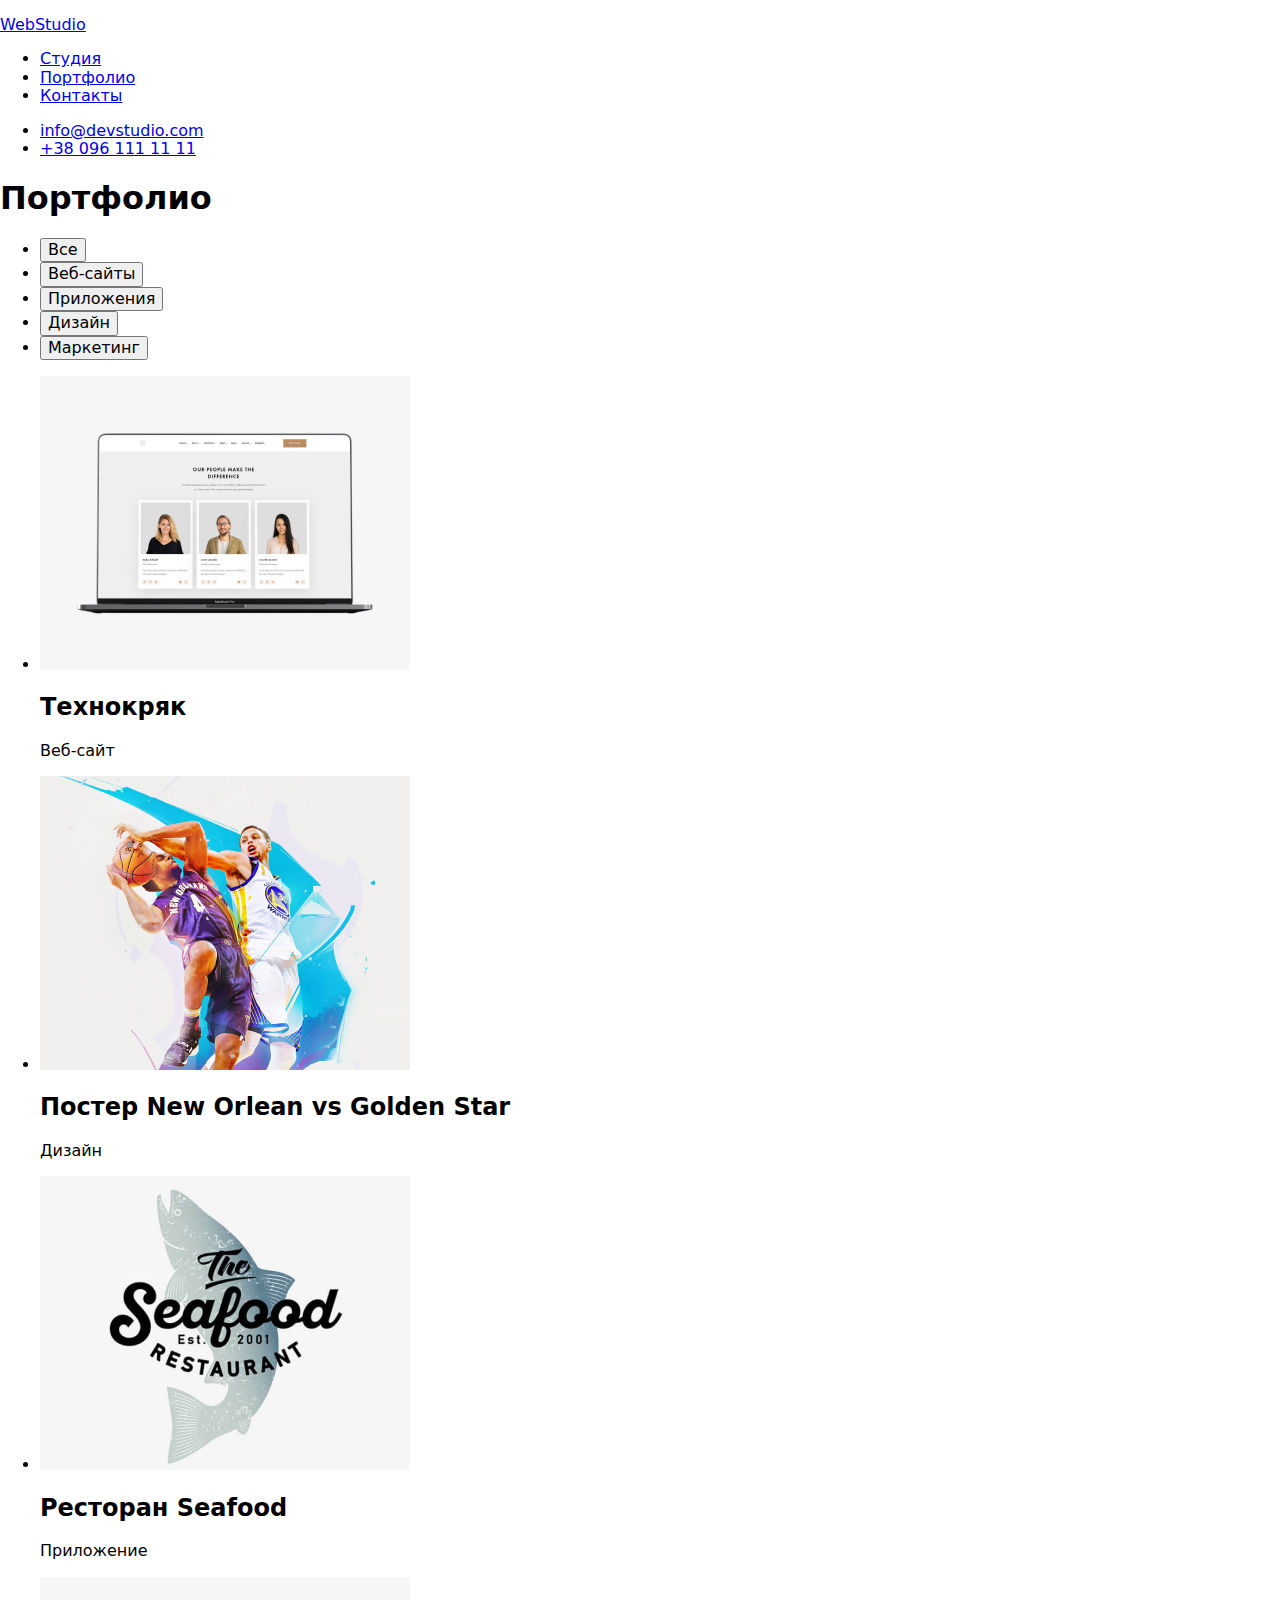
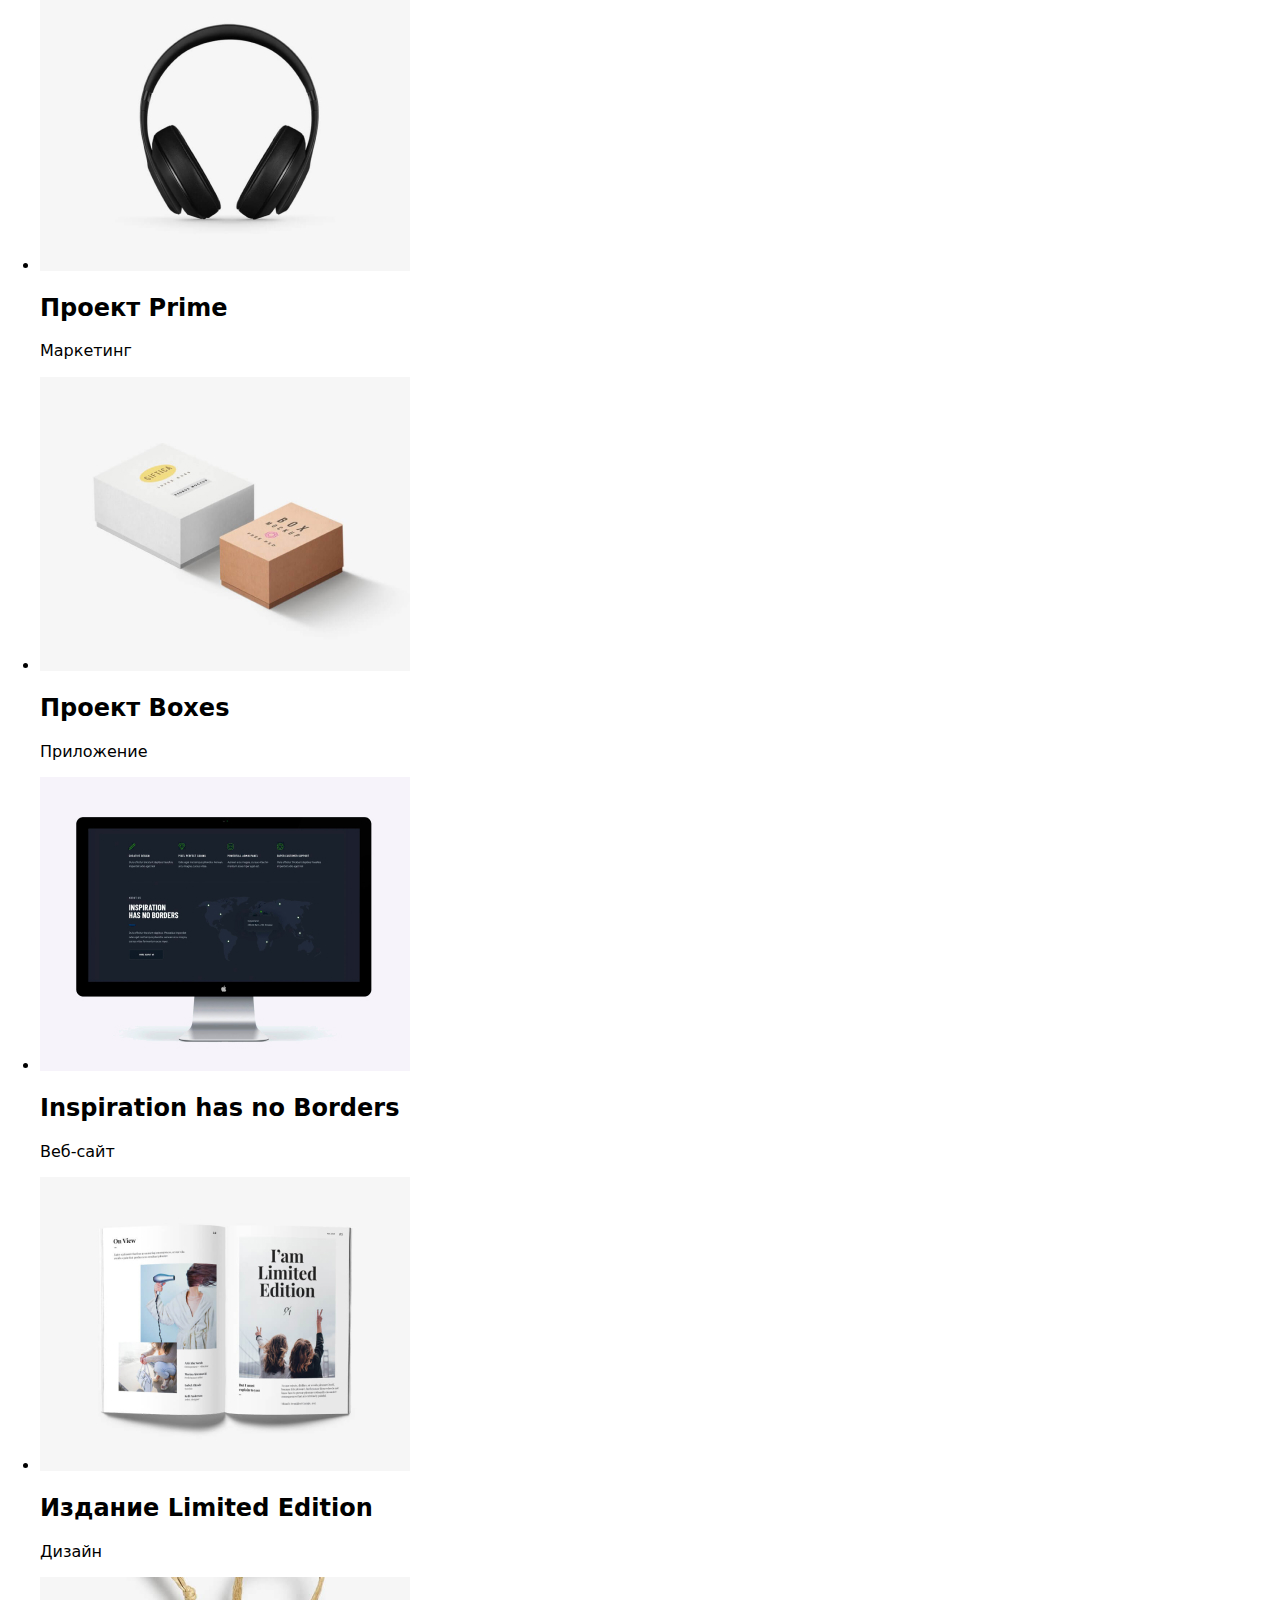
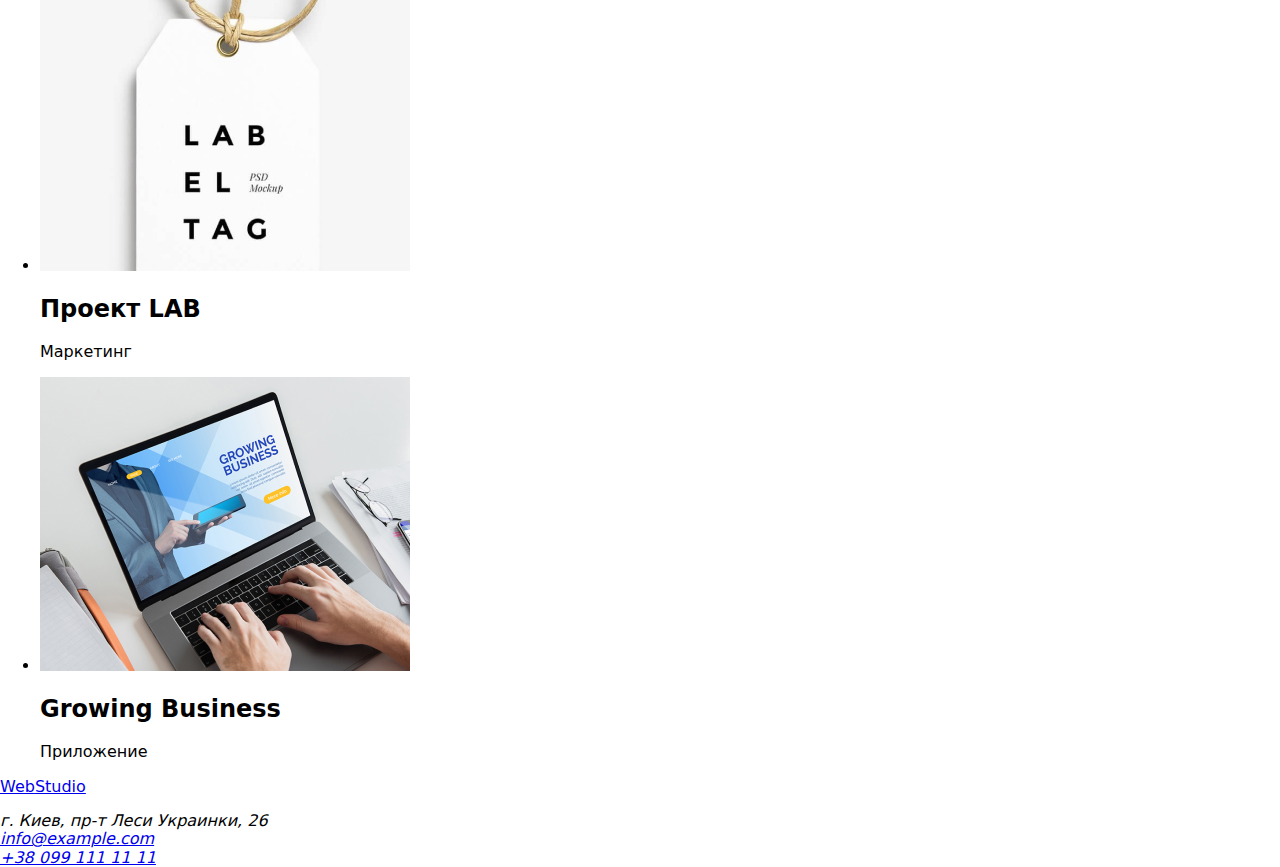
==== portfolio.html @ 850ecbf4 "Копироание Портфолио" ====
<!DOCTYPE html>
<html lang="ru">
  <head>
    <meta charset="UTF-8" />
    <meta name="viewport" content="width=device-width, initial-scale=1.0" />
    <title>Portfolio Webstudio</title>
    <link
      href="https://fonts.googleapis.com/css2?family=Raleway:wght@700&family=Roboto:wght@400;500;700;900&display=swap"
      rel="stylesheet"
    />
    <link
      rel="stylesheet"
      href="https://cdnjs.cloudflare.com/ajax/libs/modern-normalize/1.0.0/modern-normalize.min.css"
    />
    <link rel="stylesheet" href="./css/styles.css" />
  </head>
  <body>
    <!-- Верхняя линия сайта -->
    <header class="hat-page" id="portfolio-page">
      <nav>
        <!-- Логотип компании -->
        <a class="logo link" href="./index.html">
          <p><span class="accent">Web</span>Studio</p>
        </a>

        <ul class="site-nav list">
          <li><a class="link" href="./index.html">Студия</a></li>
          <li>
            <a class="link link-active" href="#portfolio-page">Портфолио</a>
          </li>
          <li><a class="link" href="#">Контакты</a></li>
        </ul>
      </nav>
      <ul class="communications list">
        <!-- Ссылка на адрес электронной почты -->
        <li>
          <a class="link" href="mailto:info@devstudio.com"
            >info@devstudio.com</a
          >
        </li>
        <!-- Ссылка на телефоный номер -->
        <li>
          <a class="link" href="tel:+38-096-111-11-11">+38 096 111 11 11</a>
        </li>
      </ul>
    </header>
    <main>
      <!-- Портфолио -->
      <section class="filter">
        <h1 class="none-display">Портфолио</h1>

        <!-- Фильтр проэктов -->
        <ul class="list">
          <li><button class="button" type="button">Все</button></li>
          <li><button class="button" type="button">Веб-сайты</button></li>
          <li><button class="button" type="button">Приложения</button></li>
          <li><button class="button" type="button">Дизайн</button></li>
          <li><button class="button" type="button">Маркетинг</button></li>
        </ul>

        <!-- Каталог проэктов -->
        <div class="catalog">
          <ul class="list">
            <li>
              <img
                src="./images/techno.jpg"
                alt="Сайт компании Технокряк"
                width="370"
              />
              <h2 class="title">Технокряк</h2>
              <p class="project">Веб-сайт</p>
            </li>

            <li>
              <img
                src="./images/poster-orlean-star.jpg"
                alt="Игра New Orlean против Golden Star"
                width="370"
              />
              <h2 class="title">Постер New Orlean vs Golden Star</h2>
              <p class="project">Дизайн</p>
            </li>

            <li>
              <img
                src="./images/restaurant-seafood.jpg"
                alt="Ресторан Seafood"
                width="370"
              />
              <h2 class="title">Ресторан Seafood</h2>
              <p class="project">Приложение</p>
            </li>

            <li>
              <img src="./images/prime.jpg" alt="Проект Prime" width="370" />
              <h2 class="title">Проект Prime</h2>
              <p class="project">Маркетинг</p>
            </li>

            <li>
              <img src="./images/boxes.jpg" alt="Проект Boxes" width="370" />
              <h2 class="title">Проект Boxes</h2>
              <p class="project">Приложение</p>
            </li>

            <li>
              <img
                src="./images/inspiration.jpg"
                alt="У вдохновения нет границ"
                width="370"
              />
              <h2 class="title">Inspiration has no Borders</h2>
              <p class="project">Веб-сайт</p>
            </li>

            <li>
              <img
                src="./images/limited-edition.jpg"
                alt="Издание Limited Edition"
                width="370"
              />
              <h2 class="title">Издание Limited Edition</h2>
              <p class="project">Дизайн</p>
            </li>

            <li>
              <img src="./images/lab.jpg" alt="Проект LAB" width="370" />
              <h2 class="title">Проект LAB</h2>
              <p class="project">Маркетинг</p>
            </li>

            <li>
              <img
                src="./images/growing-business.jpg"
                alt="Растущий бизнес"
                width="370"
              />
              <h2>Growing Business</h2>
              <p class="project">Приложение</p>
            </li>
          </ul>
        </div>
      </section>
    </main>

    <!-- Футер -->
    <footer class="footer">
      <a class="logo link" href="./index.html">
        <p class="title"><span class="accent">Web</span>Studio</p>
      </a>
      <!-- Адрес -->
      <address class="address">
        г. Киев, пр-т Леси Украинки, 26 <br />
        <a class="link" href="mailto:info@example.com">info@example.com</a>
        <br />
        <a class="link" href="tel:+38-099-111-11-11">+38 099 111 11 11</a>
      </address>
    </footer>
  </body>
</html>
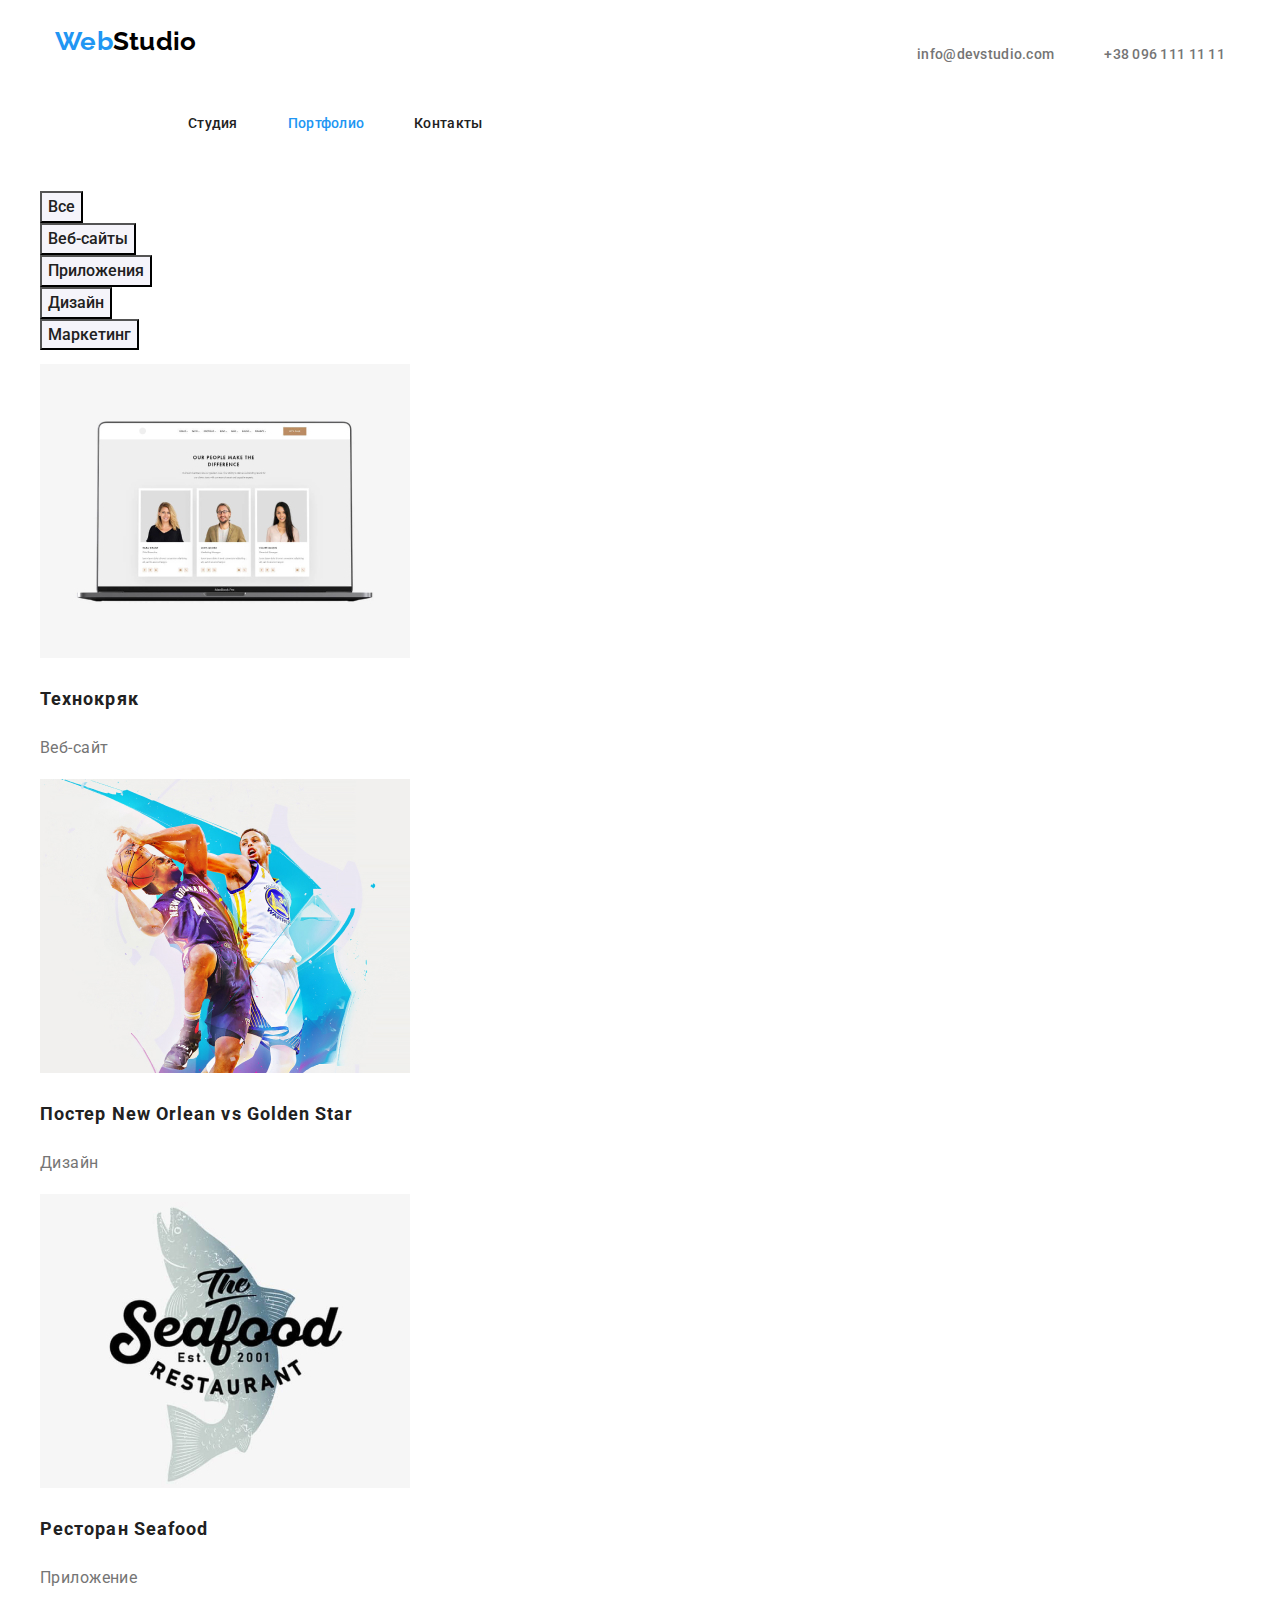
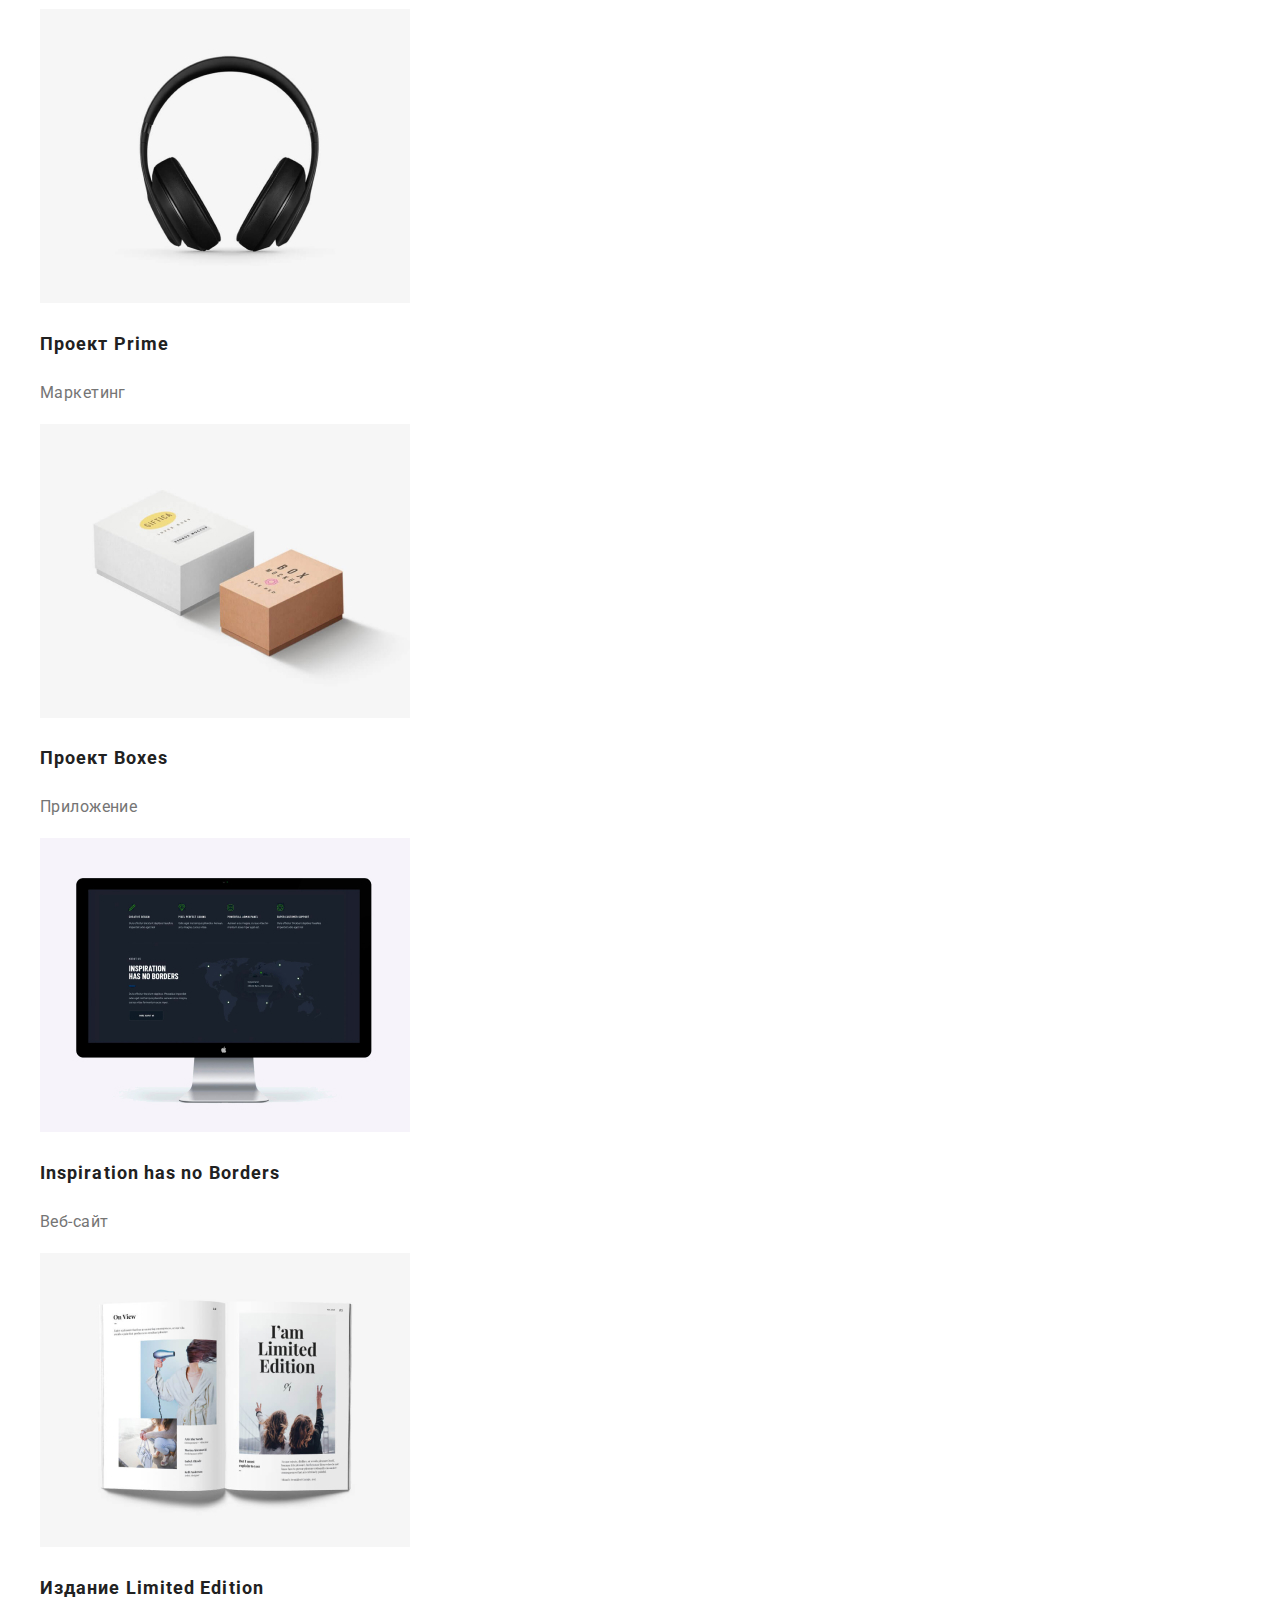
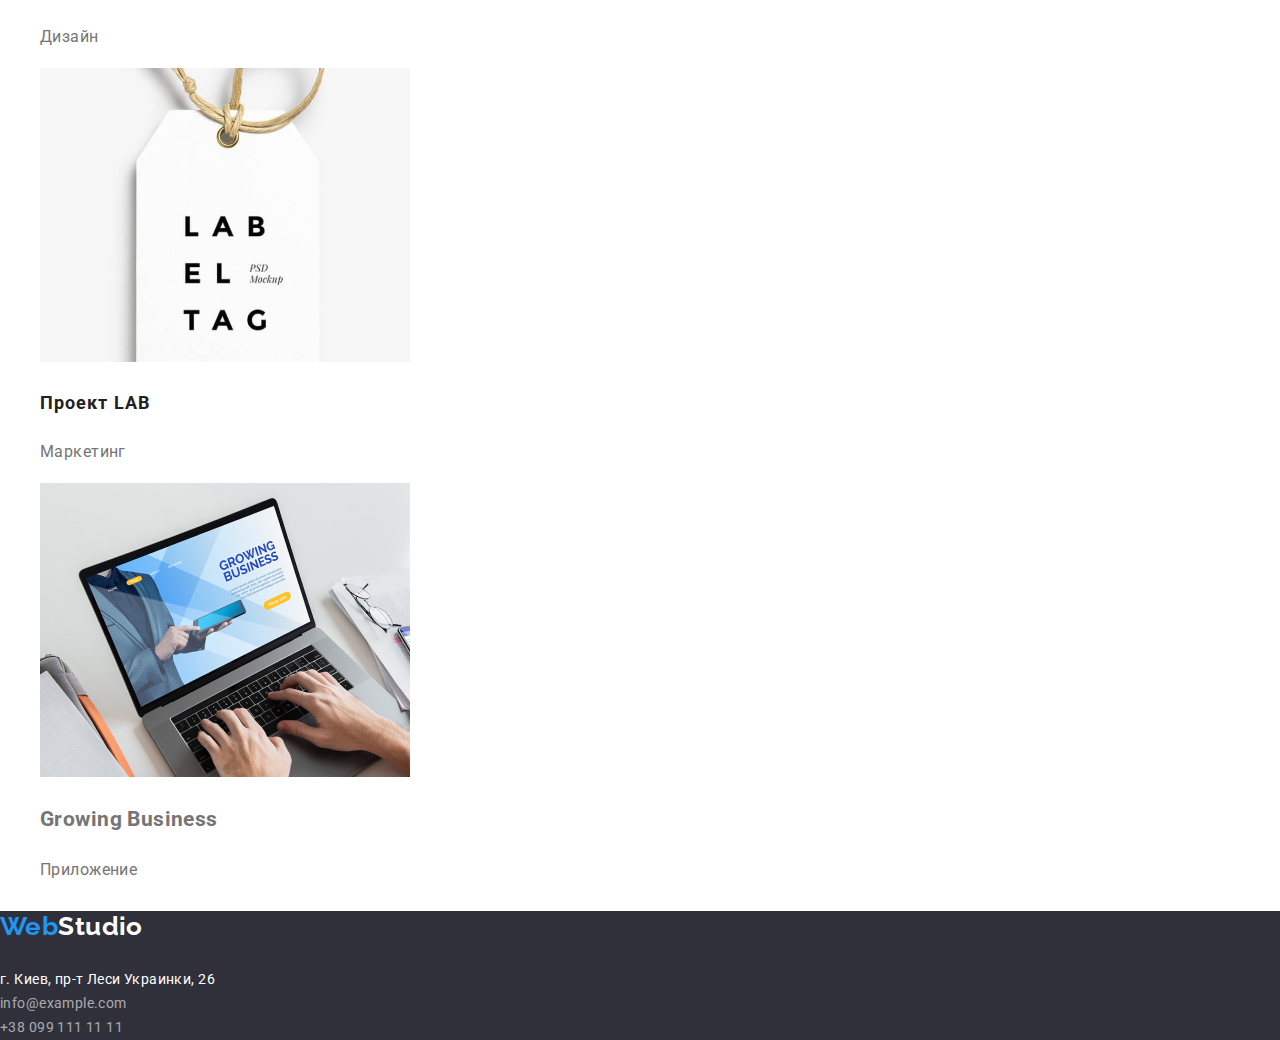
==== commit 9149acbd: "Добление стилей, Flex" ====
--- a/portfolio.html
+++ b/portfolio.html
@@ -17,32 +17,34 @@
   <body>
     <!-- Верхняя линия сайта -->
     <header class="hat-page" id="portfolio-page">
-      <nav>
-        <!-- Логотип компании -->
-        <a class="logo link" href="./index.html">
-          <p><span class="accent">Web</span>Studio</p>
-        </a>
+      <div class="container">
+        <nav>
+          <!-- Логотип компании -->
+          <a class="logo link" href="./index.html">
+            <p><span class="accent">Web</span>Studio</p>
+          </a>
 
-        <ul class="site-nav list">
-          <li><a class="link" href="./index.html">Студия</a></li>
-          <li>
-            <a class="link link-active" href="#portfolio-page">Портфолио</a>
+          <ul class="site-nav list">
+            <li class="item"><a class="link" href="./index.html">Студия</a></li>
+            <li class="item">
+              <a class="link link-active" href="#portfolio-page">Портфолио</a>
+            </li>
+            <li class="item"><a class="link" href="#">Контакты</a></li>
+          </ul>
+        </nav>
+        <ul class="communications list">
+          <!-- Ссылка на адрес электронной почты -->
+          <li class="item">
+            <a class="link" href="mailto:info@devstudio.com"
+              >info@devstudio.com</a
+            >
           </li>
-          <li><a class="link" href="#">Контакты</a></li>
+          <!-- Ссылка на телефоный номер -->
+          <li class="item">
+            <a class="link" href="tel:+38-096-111-11-11">+38 096 111 11 11</a>
+          </li>
         </ul>
-      </nav>
-      <ul class="communications list">
-        <!-- Ссылка на адрес электронной почты -->
-        <li>
-          <a class="link" href="mailto:info@devstudio.com"
-            >info@devstudio.com</a
-          >
-        </li>
-        <!-- Ссылка на телефоный номер -->
-        <li>
-          <a class="link" href="tel:+38-096-111-11-11">+38 096 111 11 11</a>
-        </li>
-      </ul>
+      </div>
     </header>
     <main>
       <!-- Портфолио -->
--- a/css/styles.css
+++ b/css/styles.css
@@ -0,0 +1,308 @@
+/* цвет основного текста #757575 */
+/* вторичный цвет текста #212121 */
+/* дополнительный цвет текста rgba(255, 255, 255, 0.6) */
+/* цвет логотипа #000000 */
+/* цвет акцента #2196F3 */
+/* первичный цвет фона #ffffff */
+/* вторичный цвет фона #F5F4FA */
+/* темный цвет #2f303a */
+
+/* background-color: plum;
+  outline: 1px solid blue; */
+
+:root {
+  --primary-text-color: #757575;
+  --secondary-text-color: #212121;
+  --accent-color: #2196f3;
+  --primary-color: #ffffff;
+  --secondary-color: #f5f4fa;
+  --dark-color: #2f303a;
+}
+
+body {
+  background-color: var(--primary-color);
+  color: var(--primary-text-color);
+
+  font-family: Roboto, sans-serif;
+  font-style: normal;
+  font-weight: 400;
+  font-size: 14px;
+  line-height: 1.71;
+  letter-spacing: 0.03em;
+}
+
+.list {
+  list-style: none;
+}
+
+.link {
+  text-decoration: none;
+}
+
+/* Button */
+
+.button {
+  font-family: inherit;
+}
+
+/* Container */
+
+.container {
+  width: 1200px;
+  margin-left: auto;
+  margin-right: auto;
+  padding-left: 15px;
+  padding-right: 15px;
+}
+
+/* Logo */
+
+.logo {
+  padding-top: 24px;
+  padding-bottom: 25px;
+  /* margin-right: 93px; */
+
+  color: #000000;
+
+  font-family: Raleway, sans-serif;
+  font-weight: 700;
+  font-size: 26px;
+  line-height: 1.19;
+}
+
+.logo .accent {
+  color: var(--accent-color);
+}
+
+.logo .link {
+  display: block;
+}
+
+/* Site nav */
+
+.hat-page {
+  font-weight: 500;
+  line-height: calc(16 / 14);
+  letter-spacing: 0.02em;
+}
+
+.hat-page .container {
+  display: flex;
+}
+
+.nav {
+  display: flex;
+}
+.site-nav {
+  display: flex;
+  margin-left: 93px;
+}
+
+.site-nav .item:not(:last-child) {
+  margin-right: 50px;
+}
+
+.site-nav .link {
+  display: block;
+  padding-top: 32px;
+  padding-bottom: 32px;
+
+  color: var(--secondary-text-color);
+}
+
+.site-nav .link:hover,
+.site-nav .link:focus {
+  color: var(--accent-color);
+}
+
+.site-nav .link-active {
+  color: var(--accent-color);
+}
+
+.communications {
+  display: flex;
+  margin-left: auto;
+}
+
+.communications .item + .item {
+  margin-left: 50px;
+}
+
+.communications .link {
+  display: block;
+  padding-top: 32px;
+  padding-bottom: 32px;
+
+  color: var(--primary-text-color);
+}
+
+.communications .link:hover,
+.communications .link:focus {
+  color: var(--accent-color);
+}
+
+/* - .none-display  временно, позже переделать!  - */
+
+.none-display {
+  display: none;
+}
+
+/* ----- Стили главной страницы index.html ----- */
+
+/* Bonnet */
+
+.bonnet {
+  background-color: var(--dark-color);
+  text-align: center;
+}
+
+.bonnet .container {
+  padding-top: 200px;
+  padding-bottom: 200px;
+}
+
+.bonnet-title {
+  max-width: 696px;
+  margin-top: 0;
+  margin-left: auto;
+  margin-right: auto;
+  margin-bottom: 30px;
+
+  color: var(--primary-color);
+
+  font-weight: 900;
+  font-size: 44px;
+  line-height: 1.36;
+  letter-spacing: 0.06em;
+  text-transform: uppercase;
+}
+
+.bonnet .button {
+  padding-top: 10px;
+  padding-left: 32px;
+  padding-right: 32px;
+  padding-bottom: 10px;
+
+  border-color: transparent;
+  border-radius: 4px;
+
+  background-color: var(--accent-color);
+
+  color: var(--primary-color);
+
+  font-weight: 700;
+  font-size: 16px;
+  line-height: 1.87;
+  letter-spacing: 0.06em;
+}
+
+.bonnet .button:hover,
+.bonnet .button:focus {
+  background-color: var(--primary-color);
+  box-shadow: 0px 4px 4px rgba(0, 0, 0, 0.15);
+
+  color: var(--secondary-text-color);
+}
+
+/* Section */
+
+.section-title {
+  color: var(--secondary-text-color);
+
+  font-weight: 700;
+  font-size: 36px;
+  line-height: 1.17;
+  text-align: center;
+}
+
+/* Features */
+
+.feature-list .title {
+  color: var(--secondary-text-color);
+
+  font-weight: 700;
+  font-size: 14px;
+  line-height: calc(16 / 14);
+  text-transform: uppercase;
+}
+
+/* Team */
+
+.team {
+  background-color: var(--secondary-color);
+}
+
+.team-list .title {
+  color: var(--secondary-text-color);
+
+  font-weight: 500;
+  font-size: 16px;
+  line-height: 1.19;
+}
+
+.team-list .career {
+  font-size: 16px;
+  line-height: 1.19;
+}
+
+/* Footer */
+
+.footer {
+  background-color: var(--dark-color);
+
+  color: #ffffff;
+}
+.footer .title {
+  color: #ffffff;
+}
+
+.address {
+  font-style: normal;
+}
+
+.address .link {
+  color: rgba(255, 255, 255, 0.6);
+}
+
+.address .link:hover,
+.address .link:focus {
+  color: var(--accent-color);
+}
+
+/* ----- Стили  страницы portfolio.html ----- */
+
+/* Catalog */
+
+.catalog .title {
+  color: var(--secondary-text-color);
+
+  font-weight: 700;
+  font-size: 18px;
+  line-height: 2;
+  letter-spacing: 0.06em;
+}
+
+.catalog .project {
+  color: var(--primary-text-color);
+
+  font-size: 16px;
+  line-height: 1.87;
+}
+
+.filter .button {
+  background-color: var(--secondary-color);
+
+  color: var(--secondary-text-color);
+
+  font-weight: 500;
+  font-size: 16px;
+  line-height: 1.62;
+}
+
+.filter .button:hover,
+.filter .button:focus,
+.filter .button:active {
+  background-color: var(--accent-color);
+
+  color: var(--primary-color);
+}
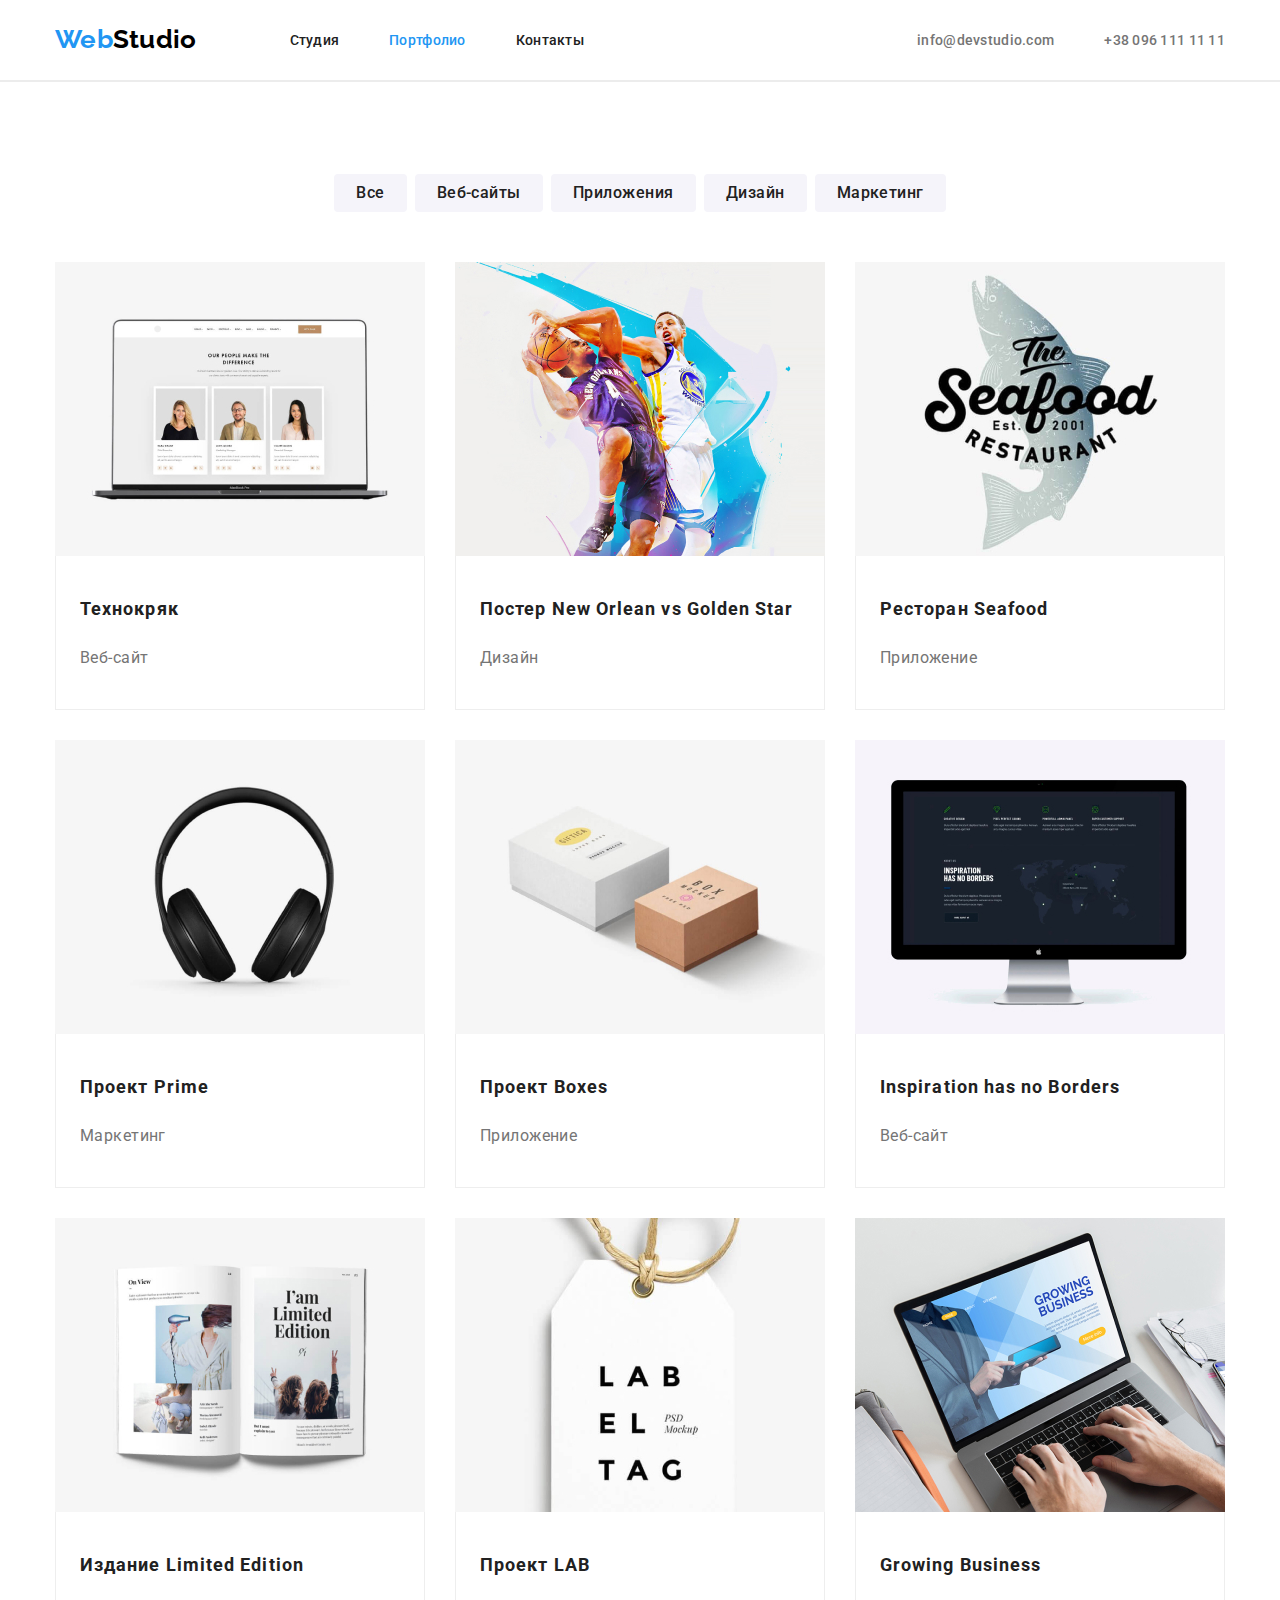
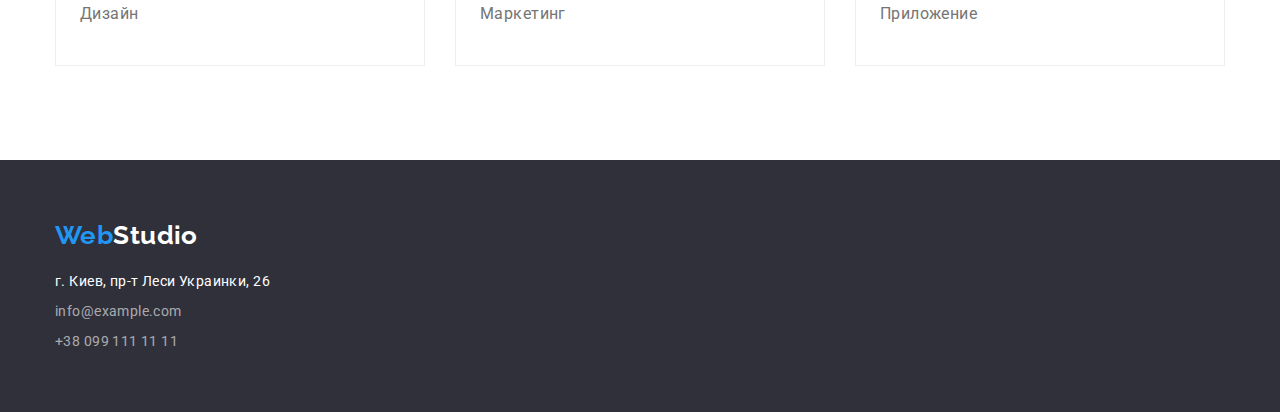
==== commit 07c07429: "Добавление классов для стилизации" ====
--- a/portfolio.html
+++ b/portfolio.html
@@ -18,10 +18,10 @@
     <!-- Верхняя линия сайта -->
     <header class="hat-page" id="portfolio-page">
       <div class="container">
-        <nav>
+        <nav class="nav">
           <!-- Логотип компании -->
           <a class="logo link" href="./index.html">
-            <p><span class="accent">Web</span>Studio</p>
+            <span class="accent">Web</span>Studio
           </a>
 
           <ul class="site-nav list">
@@ -45,118 +45,189 @@
           </li>
         </ul>
       </div>
+      <div class="line"></div>
     </header>
     <main>
       <!-- Портфолио -->
-      <section class="filter">
-        <h1 class="none-display">Портфолио</h1>
-
-        <!-- Фильтр проэктов -->
-        <ul class="list">
-          <li><button class="button" type="button">Все</button></li>
-          <li><button class="button" type="button">Веб-сайты</button></li>
-          <li><button class="button" type="button">Приложения</button></li>
-          <li><button class="button" type="button">Дизайн</button></li>
-          <li><button class="button" type="button">Маркетинг</button></li>
-        </ul>
-
-        <!-- Каталог проэктов -->
-        <div class="catalog">
-          <ul class="list">
-            <li>
-              <img
-                src="./images/techno.jpg"
-                alt="Сайт компании Технокряк"
-                width="370"
-              />
-              <h2 class="title">Технокряк</h2>
-              <p class="project">Веб-сайт</p>
-            </li>
-
-            <li>
-              <img
-                src="./images/poster-orlean-star.jpg"
-                alt="Игра New Orlean против Golden Star"
-                width="370"
-              />
-              <h2 class="title">Постер New Orlean vs Golden Star</h2>
-              <p class="project">Дизайн</p>
-            </li>
-
-            <li>
-              <img
-                src="./images/restaurant-seafood.jpg"
-                alt="Ресторан Seafood"
-                width="370"
-              />
-              <h2 class="title">Ресторан Seafood</h2>
-              <p class="project">Приложение</p>
-            </li>
-
-            <li>
-              <img src="./images/prime.jpg" alt="Проект Prime" width="370" />
-              <h2 class="title">Проект Prime</h2>
-              <p class="project">Маркетинг</p>
-            </li>
-
-            <li>
-              <img src="./images/boxes.jpg" alt="Проект Boxes" width="370" />
-              <h2 class="title">Проект Boxes</h2>
-              <p class="project">Приложение</p>
-            </li>
-
-            <li>
-              <img
-                src="./images/inspiration.jpg"
-                alt="У вдохновения нет границ"
-                width="370"
-              />
-              <h2 class="title">Inspiration has no Borders</h2>
-              <p class="project">Веб-сайт</p>
-            </li>
-
-            <li>
-              <img
-                src="./images/limited-edition.jpg"
-                alt="Издание Limited Edition"
-                width="370"
-              />
-              <h2 class="title">Издание Limited Edition</h2>
-              <p class="project">Дизайн</p>
-            </li>
-
-            <li>
-              <img src="./images/lab.jpg" alt="Проект LAB" width="370" />
-              <h2 class="title">Проект LAB</h2>
-              <p class="project">Маркетинг</p>
-            </li>
-
-            <li>
-              <img
-                src="./images/growing-business.jpg"
-                alt="Растущий бизнес"
-                width="370"
-              />
-              <h2>Growing Business</h2>
-              <p class="project">Приложение</p>
+      <div class="container">
+        <section class="filter">
+          <h1 class="none-display">Портфолио</h1>
+
+          <!-- Фильтр проэктов -->
+          <ul class="list filter-button">
+            <li class="item">
+              <button class="button" type="button">Все</button>
+            </li>
+            <li class="item">
+              <button class="button" type="button">Веб-сайты</button>
+            </li>
+            <li class="item">
+              <button class="button" type="button">Приложения</button>
+            </li>
+            <li class="item">
+              <button class="button" type="button">Дизайн</button>
+            </li>
+            <li class="item">
+              <button class="button" type="button">Маркетинг</button>
             </li>
           </ul>
-        </div>
-      </section>
+
+          <!-- Каталог проэктов -->
+          <div class="catalog">
+            <ul class="catalog-list list">
+              <li class="item">
+                <a class="link" href="#">
+                  <img
+                    src="./images/techno.jpg"
+                    alt="Сайт компании Технокряк"
+                    width="370"
+                  />
+                  <div class="catalog-text">
+                    <h2 class="title">Технокряк</h2>
+                    <p class="project">Веб-сайт</p>
+                  </div>
+                </a>
+              </li>
+
+              <li class="item">
+                <a class="link" href="#">
+                  <img
+                    src="./images/poster-orlean-star.jpg"
+                    alt="Игра New Orlean против Golden Star"
+                    width="370"
+                  />
+                  <div class="catalog-text">
+                    <h2 class="title">Постер New Orlean vs Golden Star</h2>
+                    <p class="project">Дизайн</p>
+                  </div>
+                </a>
+              </li>
+
+              <li class="item">
+                <a class="link" href="#">
+                  <img
+                    src="./images/restaurant-seafood.jpg"
+                    alt="Ресторан Seafood"
+                    width="370"
+                  />
+                  <div class="catalog-text">
+                    <h2 class="title">Ресторан Seafood</h2>
+                    <p class="project">Приложение</p>
+                  </div>
+                </a>
+              </li>
+
+              <li class="item">
+                <a class="link" href="#">
+                  <img
+                    src="./images/prime.jpg"
+                    alt="Проект Prime"
+                    width="370"
+                  />
+                  <div class="catalog-text">
+                    <h2 class="title">Проект Prime</h2>
+                    <p class="project">Маркетинг</p>
+                  </div>
+                </a>
+              </li>
+
+              <li class="item">
+                <a class="link" href="#">
+                  <img
+                    src="./images/boxes.jpg"
+                    alt="Проект Boxes"
+                    width="370"
+                  />
+                  <div class="catalog-text">
+                    <h2 class="title">Проект Boxes</h2>
+                    <p class="project">Приложение</p>
+                  </div>
+                </a>
+              </li>
+
+              <li class="item">
+                <a class="link" href="#"
+                  ><img
+                    src="./images/inspiration.jpg"
+                    alt="У вдохновения нет границ"
+                    width="370"
+                  />
+                  <div class="catalog-text">
+                    <h2 class="title">Inspiration has no Borders</h2>
+                    <p class="project">Веб-сайт</p>
+                  </div></a
+                >
+              </li>
+
+              <li class="item">
+                <a class="link" href="#"
+                  ><img
+                    src="./images/limited-edition.jpg"
+                    alt="Издание Limited Edition"
+                    width="370"
+                  />
+                  <div class="catalog-text">
+                    <h2 class="title">Издание Limited Edition</h2>
+                    <p class="project">Дизайн</p>
+                  </div></a
+                >
+              </li>
+
+              <li class="item">
+                <a class="link" href="#"
+                  ><img src="./images/lab.jpg" alt="Проект LAB" width="370" />
+                  <div class="catalog-text">
+                    <h2 class="title">Проект LAB</h2>
+                    <p class="project">Маркетинг</p>
+                  </div></a
+                >
+              </li>
+
+              <li class="item">
+                <a class="link" href="#"
+                  ><img
+                    src="./images/growing-business.jpg"
+                    alt="Растущий бизнес"
+                    width="370"
+                  />
+                  <div class="catalog-text">
+                    <h2 class="title">Growing Business</h2>
+                    <p class="project">Приложение</p>
+                  </div></a
+                >
+              </li>
+            </ul>
+          </div>
+        </section>
+      </div>
     </main>
 
     <!-- Футер -->
     <footer class="footer">
-      <a class="logo link" href="./index.html">
-        <p class="title"><span class="accent">Web</span>Studio</p>
-      </a>
-      <!-- Адрес -->
-      <address class="address">
-        г. Киев, пр-т Леси Украинки, 26 <br />
-        <a class="link" href="mailto:info@example.com">info@example.com</a>
-        <br />
-        <a class="link" href="tel:+38-099-111-11-11">+38 099 111 11 11</a>
-      </address>
+      <div class="container">
+        <div class="main-address">
+          <a class="logo link" href="./index.html">
+            <p class="title text"><span class="accent">Web</span>Studio</p>
+          </a>
+
+          <!-- Адрес -->
+          <address class="address">
+            <ul class="address-list list">
+              <li class="item">г. Киев, пр-т Леси Украинки, 26</li>
+              <li class="item">
+                <a class="link" href="mailto:info@example.com"
+                  >info@example.com</a
+                >
+              </li>
+              <li class="item">
+                <a class="link" href="tel:+38-099-111-11-11"
+                  >+38 099 111 11 11</a
+                >
+              </li>
+            </ul>
+          </address>
+        </div>
+      </div>
     </footer>
   </body>
 </html>
--- a/css/styles.css
+++ b/css/styles.css
@@ -6,8 +6,10 @@
 /* первичный цвет фона #ffffff */
 /* вторичный цвет фона #F5F4FA */
 /* темный цвет #2f303a */
-
-/* background-color: plum;
+/* цвет рамки #eeeeee */
+
+/* стили для теста
+ background-color: plum;
   outline: 1px solid blue; */
 
 :root {
@@ -17,6 +19,7 @@
   --primary-color: #ffffff;
   --secondary-color: #f5f4fa;
   --dark-color: #2f303a;
+  --border-color: #eeeeee;
 }
 
 body {
@@ -27,11 +30,14 @@
   font-style: normal;
   font-weight: 400;
   font-size: 14px;
-  line-height: 1.71;
+  /* line-height: 1.71; */
+  line-height: calc(24 / 14);
   letter-spacing: 0.03em;
 }
 
 .list {
+  padding: 0;
+  margin: 0;
   list-style: none;
 }
 
@@ -59,7 +65,7 @@
 
 .logo {
   padding-top: 24px;
-  padding-bottom: 25px;
+  padding-bottom: 24px;
   /* margin-right: 93px; */
 
   color: #000000;
@@ -67,7 +73,8 @@
   font-family: Raleway, sans-serif;
   font-weight: 700;
   font-size: 26px;
-  line-height: 1.19;
+  /* line-height: 1.19; */
+  line-height: calc(31 / 26);
 }
 
 .logo .accent {
@@ -76,6 +83,18 @@
 
 .logo .link {
   display: block;
+}
+
+/* Line -- ?*/
+
+.line {
+  position: absolute;
+  width: 1600px;
+  height: 0px;
+  left: 0px;
+  top: 80px;
+
+  border: 1px solid #ececec;
 }
 
 /* Site nav */
@@ -149,19 +168,19 @@
 
 /* ----- Стили главной страницы index.html ----- */
 
-/* Bonnet */
-
-.bonnet {
+/* Banner */
+
+.banner {
   background-color: var(--dark-color);
   text-align: center;
 }
 
-.bonnet .container {
+.banner .container {
   padding-top: 200px;
   padding-bottom: 200px;
 }
 
-.bonnet-title {
+.banner-title {
   max-width: 696px;
   margin-top: 0;
   margin-left: auto;
@@ -172,18 +191,20 @@
 
   font-weight: 900;
   font-size: 44px;
-  line-height: 1.36;
+  /* line-height: 1.36; */
+  line-height: calc(60 / 44);
   letter-spacing: 0.06em;
   text-transform: uppercase;
 }
 
-.bonnet .button {
+.banner .button {
+  min-width: 200px;
   padding-top: 10px;
   padding-left: 32px;
   padding-right: 32px;
   padding-bottom: 10px;
 
-  border-color: transparent;
+  border: 0;
   border-radius: 4px;
 
   background-color: var(--accent-color);
@@ -192,12 +213,13 @@
 
   font-weight: 700;
   font-size: 16px;
-  line-height: 1.87;
+  /* line-height: 1.87 ;*/
+  line-height: calc(30 / 16);
   letter-spacing: 0.06em;
 }
 
-.bonnet .button:hover,
-.bonnet .button:focus {
+.banner .button:hover,
+.banner .button:focus {
   background-color: var(--primary-color);
   box-shadow: 0px 4px 4px rgba(0, 0, 0, 0.15);
 
@@ -207,17 +229,32 @@
 /* Section */
 
 .section-title {
+  margin-top: 0;
+  margin-bottom: 0;
+
   color: var(--secondary-text-color);
 
   font-weight: 700;
   font-size: 36px;
-  line-height: 1.17;
+  /* line-height: 1.17; */
+  line-height: calc(42 / 36);
   text-align: center;
 }
 
 /* Features */
 
+.feature {
+  padding-top: 94px;
+}
+
+.feature-list {
+  display: flex;
+}
+
 .feature-list .title {
+  margin-top: 0;
+  margin-bottom: 10px;
+
   color: var(--secondary-text-color);
 
   font-weight: 700;
@@ -226,13 +263,75 @@
   text-transform: uppercase;
 }
 
+.feature-list .item,
+.team-list .item {
+  width: calc((100% - 30px * 3) / 4);
+  padding-bottom: 3px;
+}
+
+.feature-list .item:not(:last-child),
+.practice-list .item:not(:last-child) {
+  margin-right: 30px;
+}
+
+.feature-list .text {
+  margin-top: 0;
+  margin-bottom: 0;
+}
+
+/* Practice */
+
+.practice {
+  padding-top: 94px;
+  padding-bottom: 94px;
+}
+
+.practice-list,
+.team-list {
+  display: flex;
+  margin-top: 50px;
+}
+.practice-list img,
+.team-list img {
+  display: block;
+}
+
+.practice-list .item {
+  width: calc((100% - 30px * 2) / 3);
+}
+
 /* Team */
 
 .team {
   background-color: var(--secondary-color);
 }
 
+.team-box {
+  padding-top: 94px;
+  padding-bottom: 94px;
+}
+
+.team-list .item {
+  display: block;
+  padding-bottom: 0;
+
+  width: calc((100% - 30px * 3) / 4);
+  text-align: center;
+}
+
+.team-list .item:not(:last-child) {
+  margin-right: 30px;
+}
+
+.team-list .text {
+  padding-top: 30px;
+  padding-bottom: 30px;
+}
+
 .team-list .title {
+  margin-top: 0;
+  margin-bottom: 10px;
+
   color: var(--secondary-text-color);
 
   font-weight: 500;
@@ -251,9 +350,29 @@
   background-color: var(--dark-color);
 
   color: #ffffff;
-}
+  line-height: calc(21 / 14);
+}
+
 .footer .title {
   color: #ffffff;
+}
+
+.footer .logo {
+  display: block;
+  padding-top: 0px;
+  padding-bottom: 20px;
+}
+
+.main-address {
+  padding-top: 60px;
+  padding-bottom: 60px;
+
+  width: 370px;
+}
+
+.main-address .text {
+  margin-top: 0;
+  margin-bottom: 0;
 }
 
 .address {
@@ -269,11 +388,112 @@
   color: var(--accent-color);
 }
 
+.address-list .item + .item {
+  margin-top: 9px;
+}
+
 /* ----- Стили  страницы portfolio.html ----- */
 
+/* Fiter */
+
+.filter {
+  padding-top: 94px;
+  padding-bottom: 94px;
+}
+
+.filter-button {
+  display: flex;
+  justify-content: center;
+}
+
+.filter-button .item {
+  display: block;
+}
+
+.filter-button .item:not(:last-child) {
+  margin-right: 8px;
+}
+
+.filter .button {
+  padding: 6px 22px;
+  border: transparent;
+  border-radius: 4px;
+
+  background-color: var(--secondary-color);
+
+  color: var(--secondary-text-color);
+
+  font-weight: 500;
+  font-size: 16px;
+  /* line-height: 1.62; */
+  line-height: calc(26 / 16);
+  letter-spacing: 0.03em;
+}
+
+.filter .button:hover,
+.filter .button:focus,
+.filter .button:active {
+  outline-color: transparent;
+  outline-width: 0;
+
+  box-shadow: 0px 3px 1px rgba(0, 0, 0, 0.1), 0px 1px 2px rgba(0, 0, 0, 0.08),
+    0px 2px 2px rgba(0, 0, 0, 0.12);
+
+  background-color: var(--accent-color);
+
+  color: var(--primary-color);
+}
+
 /* Catalog */
 
+.catalog {
+  padding-top: 50px;
+}
+
+.catalog-list {
+  display: flex;
+  flex-wrap: wrap;
+
+  /*   также можно выровнять, но ... */
+  /* justify-content: space-between; */
+}
+
+.catalog-list img {
+  display: block;
+}
+
+.catalog-list .item {
+  display: inline-block;
+  margin-right: 30px;
+  margin-bottom: 30px;
+
+  /*  адаптивная ширина блоков */
+  width: calc((100% - 30px * 2) / 3);
+}
+
+.catalog-list .item:nth-child(3n) {
+  margin-right: 0;
+}
+
+/*  неидиально, в данном случае работает */
+.catalog-list .item:nth-last-child(-n + 3) {
+  margin-bottom: 0;
+}
+
+.catalog-text {
+  padding-top: 20px;
+  padding-left: 24px;
+  padding-right: 24px;
+  padding-bottom: 20px;
+
+  border-left: 1px solid var(--border-color);
+  border-right: 1px solid var(--border-color);
+  border-bottom: 1px solid var(--border-color);
+}
+
 .catalog .title {
+  margin-bottom: 4px;
+
   color: var(--secondary-text-color);
 
   font-weight: 700;
@@ -288,21 +508,3 @@
   font-size: 16px;
   line-height: 1.87;
 }
-
-.filter .button {
-  background-color: var(--secondary-color);
-
-  color: var(--secondary-text-color);
-
-  font-weight: 500;
-  font-size: 16px;
-  line-height: 1.62;
-}
-
-.filter .button:hover,
-.filter .button:focus,
-.filter .button:active {
-  background-color: var(--accent-color);
-
-  color: var(--primary-color);
-}
